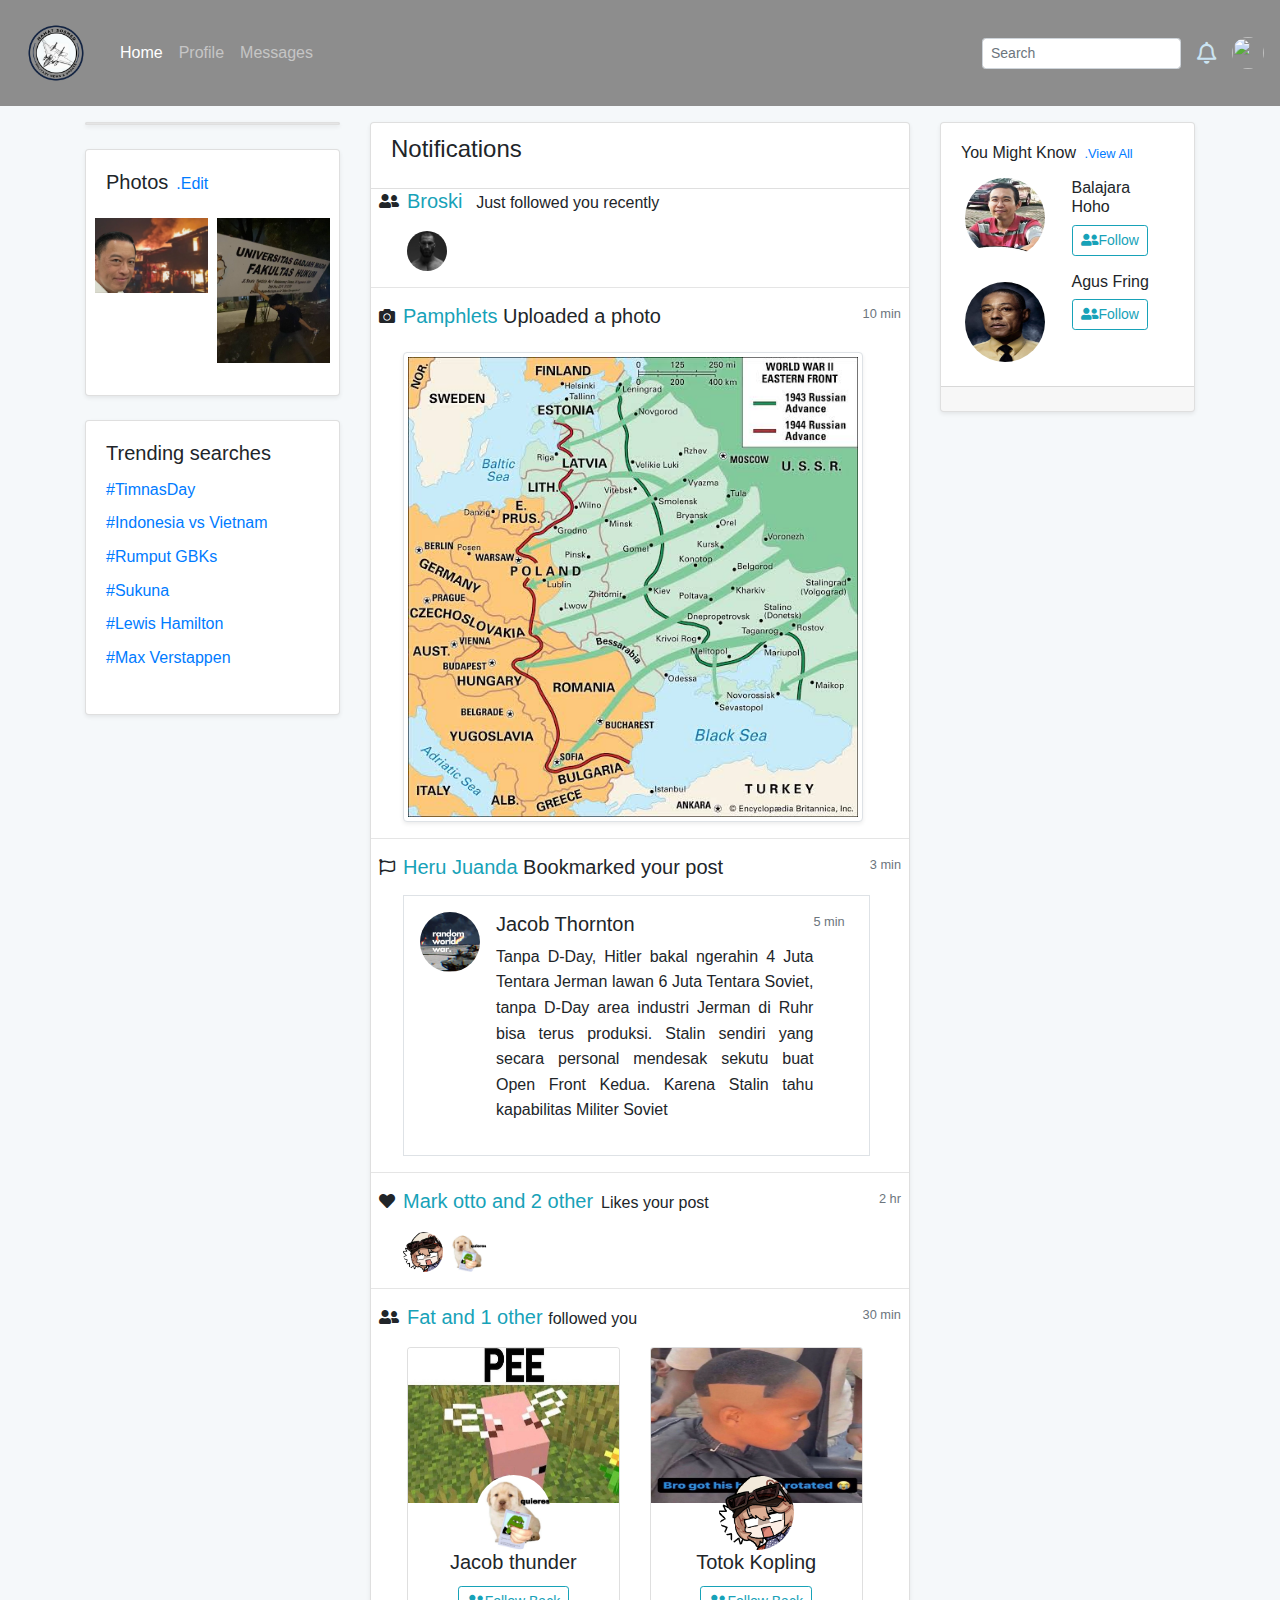
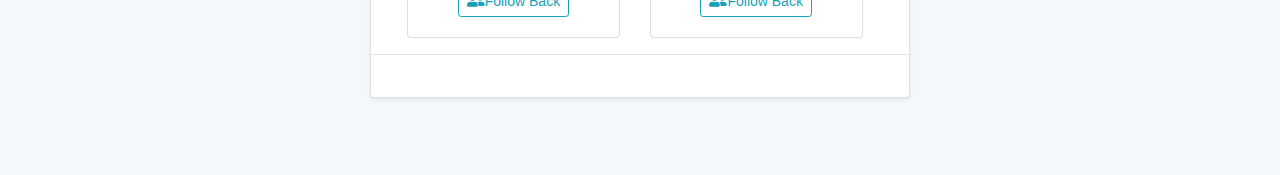
==== Homedkk/notification.html @ 12919e8b "Add files via upload" ====
<!DOCTYPE html>
<html lang="en">
<head>
<meta charset="UTF-8">
<meta name="viewport" content="width=device-width, initial-scale=1.0">
<meta http-equiv="X-UA-Compatible" content="ie=edge">
<link rel="stylesheet" href="https://cdnjs.cloudflare.com/ajax/libs/twitter-bootstrap/4.3.1/css/bootstrap.min.css">
<link rel="stylesheet" href="https://use.fontawesome.com/releases/v5.7.2/css/all.css">
<link rel="stylesheet" href="style.css">
<title>Application</title>
</head>
<body>


    <!-------------------------------NAvigation Starts------------------>

    <nav class="navbar navbar-expand-md navbar-dark" style="background-color:#8d8d8d">
            <a href="index.html" class="navbar-brand"><img src="img/Lgoo.png" alt="logo" class="img-fluid" width="80px" height="100px"></a>
    
            <button class="navbar-toggler" data-toggle="collapse" data-target="#responsive"><span class="navbar-toggler-icon"></span></button>
    
    
            <div class="collapse navbar-collapse" id="responsive">
                <ul class="navbar-nav mr-auto text-capitalize">
                    <li class="nav-item"><a href="index.html" class="nav-link active">home</a></li>
                    <li class="nav-item"><a href="profile.html" class="nav-link">profile</a></li>
                    <li class="nav-item"><a href="#modalview" data-toggle="modal" class="nav-link">messages</a></li>
                    <li class="nav-item"><a href="#" class="nav-link d-md-none">growl</a></li>
                    <li class="nav-item"><a href="#" class="nav-link d-md-none">logout</a></li>
    
                </ul>
    
                <form action="" class="form-inline ml-auto d-none d-md-block">
                    <input type="text" name="search" id="search" placeholder="Search" class="form-control form-control-sm">
                </form>
                <a href="notification.html" class="text-decoration-none" style="color:#CBE4F2;font-size:22px;"><i class="far fa-bell ml-3 d-none d-md-block"></i></a> 
                <img src="img/avatar-dhg.png" alt="" class="rounded-circle ml-3 d-none d-md-block" width="32px" height="32px">
    
    
    
    
    
            </div>
    
    
    
    
        </nav>
    

        <!---------------------------------------------Ends navigation------------------------------>







         <!---------------------------MOdal Section  satrts------------------->

    <div class="modal fade" id="modalview" >
            <div class="modal-dialog modal-dialog-scrollable modal-dialog-centered">
    
                <div class="modal-content">
    
    
                    <div class="modal-header">
                        <div class="modal-title h4">Messages</div>
    
                        <button type="button" class="close" data-dismiss="modal">&times;</button>
                    </div>
    
    
                    <div class="modal-body">
    
    
                        <ul class="list-unstyled">
    
    
                         <a href="#" class="text-decoration-none">
                            <li class="media hover-media">
                               
                                    <img src="img/architectural-design-architecture-bridge-2260784.jpg" alt="img" width="60px" height="60px" class="rounded-circle mr-3">
    
                                    <div class="media-body text-dark">
                                            <h6 class="media-header">Ivan Kurniawanto</h6>
                                            <p class="media-text">Info Bukber Bro</p>
    
                                    </div>
    
                            </li>
                        </a>
                        <hr class="my-3">
    
    
                        
                        <a href="#" class="text-decoration-none">
                                <li class="media hover-media">
                                   
                                        <img src="img/avatar-fat.jpg" alt="img" width="60px" height="60px" class="rounded-circle mr-3">
        
                                        <div class="media-body text-dark">
                                                <h6 class="media-header">Markus Ottoman </h6>
                                                <p class="media-text">Tagged You In A Video</p>
        
                                        </div>
        
                                </li>
                            </a>
    
    
                            <hr class="my-3">
    
    
                            <a href="#" class="text-decoration-none">
                                <li class="media hover-media">
                                   
                                        <img src="img/avatar-mdo.png" alt="img" width="60px" height="60px" class="rounded-circle mr-3">
        
                                        <div class="media-body text-dark">
                                                <h6 class="media-header">Garit Mokondo</h6>
                                                <p class="media-text">Sesok prei ra?</p>
        
                                        </div>
        
                                </li>
                            </a>
                    </div>
                </div>
    
    
            </div>
    
    
        </div>
    
        <!-------------------------------MOdal Ends---------------------------->




    <!------------------------------(Starts Column SEction)-------------------->


    <div class="container mt-3">
        <div class="row">




<!-----------------------------------------(Satrt Left Column)------------------------------->
            <div class="col-12 col-lg-3">


                <div class="left-column">


                    <div class="card mb-4 shadow-sm">

                       <a href="#" class="text-decoration-none text-dark hover-media"> 
                    </a>

                    <hr class="m-0">
                        <a href="#" class="text-decoration-none text-dark hover-media"> 
                </a>

                    </div>






                    <div class="card shadow-sm mb-4">

                            <div class="card-body">
                                <h5 class="card-title">Photos<small class="ml-2"><a href="#">.Edit </a></small></h5>
    
                                <div class="row">
                                    <div class="col-6 p-1">
                                        <a href="img/omtom.png" data-lightbox="id" ><img src="img/omtom.png" alt="img" class="img-fluid my-2"></a>  

    
                                    </div>
    
    
                                    <div class="col-6 p-1">
                                            <a href="img/penegak.png"data-lightbox="id"><img src="img/penegak.png" alt="img" class="img-fluid my-2"></a>

                                        </div>
    
                                </div>
    
                            </div>
    
    
    
    
    
    
    
                            </div>






                            <div class="card mb-3 shadow-sm">
                                <div class="card-body">
                                    <h5 class="card-title">Trending searches</h5>


                                    <ul class="list-unstyled">

                                        <li class="pb-2"> <a href="" >#TimnasDay</a> </li>
                                        <li class="pb-2"> <a href="" >#Indonesia vs Vietnam</a> </li>
                                        <li class="pb-2"> <a href="" >#Rumput GBKs</a> </li>
                                        <li class="pb-2"> <a href="" >#Sukuna</a> </li>
                                        <li class="pb-2"> <a href="" >#Lewis Hamilton</a> </li>
                                        <li class="pb-2"> <a href="" >#Max Verstappen</a> </li>

                                        

                                       

                                    </ul>
                                    
                                </div>
                            </div>



























                </div>

            </div>


     <!-----------------------------------------(End Left Column)------------------------------->





<!------------------------------------------------(Satrt Middle Column)---------------------------->


            <div class="col-12 col-lg-6">





                <div class="middle-column">
                    <div class="card shadow-sm">




                        <div class="card-header bg-transparent">
                            <h4 class="card-title">
                                Notifications
                            </h4> 
                </div>


                <div class="media">
                     <i class="fas fa-user-friends mx-2 mt-1"></i> 
                     <div class="media-body">
                            <p> <span class="h5 mr-2"> <a href="#" class="text-info"> Broski </a></span>Just followed you recently</p>

                           <img src="img/broski.png" alt="" width="40px" height="40px" class="rounded-circle img-fluid">   
                     </div>
                   
                
                

            </div>
            <hr>

                       <div class="media">

                            <i class="fas fa-camera mx-2 mt-1"></i>

                            <div class="media-body">
                                <p class="h5 mr-2"> <span> <a href="#" class="text-info"> Pamphlets</a></span> Uploaded a photo</p>

                                <a href="img/mep.png" data-lightbox="id"><img src="img/mep.png" alt="" class="img-fluid shadow-sm img-thumbnail mt-3">   </a>  



                            </div>

                            <small class="mr-2 text-muted">10 min</small>

                       </div>
                       <hr>
                       <div class="media">
                            <i class="far fa-flag mx-2 mt-1"></i>
                            <div class="media-body">
                                    <p class="h5 mr-2"> <span> <a href="#" class="text-info"> Heru Juanda </a></span> Bookmarked your post</p>

                                        <div class="media border p-3 mt-3">
                                                <img src="img/pepe.png" alt="" width="60px" height="60px" class="rounded-circle img-fluid mr-3">
                                                <div class="media-body">
                                                    <h5>Jacob Thornton</h5>
                                                    <p  class="text-justify">Tanpa D-Day, Hitler bakal ngerahin 4 Juta Tentara Jerman lawan 6 Juta Tentara Soviet, tanpa D-Day area industri Jerman di Ruhr bisa terus produksi.

                                                        Stalin sendiri yang secara personal mendesak sekutu buat Open Front Kedua. Karena Stalin tahu kapabilitas Militer Soviet</p>

                                                </div>
                                                <small class="mr-2 text-muted">5 min</small>


                                        </div>

                            </div>
                            <small class="mr-2 text-muted">3 min</small>

                       </div>
                       <hr>
                       <div class="media">
                            <i class="fas fa-heart mx-2 mt-1"></i>
                            <div class="media-body">
                                    <p> <span class="h5 mr-2"> <a href="#" class="text-info"> Mark otto and 2 other</a></span>Likes your post</p>
                                    <img src="img/pepe3.png" alt="" width="40px" height="40px" class="rounded-circle img-fluid">
                                   <img src="img/pepe4.png" alt="" width="40px" height="40px" class="rounded-circle img-fluid">   
                             </div>

                             <small class="text-muted mr-2"> 2 hr</small>

                            </div>
                            <hr>

                            <div class="media">
                                    <i class="fas fa-user-friends mx-2 mt-1"></i>

                                    <div class="media-body">
                                        <p><span class="h5"> <a href="#" class="text-info"> Fat and 1 other </a></span>followed you</p>

                                        <div class="row">
                                            <div class="col-12 col-lg-6 mb-3 mb-lg-0">

                                                    <div class="card">
                                                            <img src="img/beck2.png" alt="" class="card-img-top" width="200px" height="155px">
                                                            <div class="card-body text-center">
                                                                 <img src="img/pepe4.png" alt="" width="75px" height="75px" class="rounded-circle img-fluid mt-n5">
                                                                 
                                                                 <h5 class="card-title">Jacob thunder</h5>
                                                                 <a href="#" class="card-link btn btn-sm btn-outline-info"> <i class="fas fa-user-friends"></i>Follow Back</a>
                                                         
             
                                                            </div>
             
                                                            
                                                        </div>

                                            </div>


                                           
                                            <div class="col-12 col-lg-6">

                                                
                     <div class="card">
                              <img src="img/beck3.png" alt="" class="card-img-top" width="200px" height="155px">
                                      <div class="card-body text-center">
                                        <img src="img/pepe3.png" alt="" width="75px" height="75px" class="rounded-circle img-fluid mt-n5">
                                                                 
                               <h5 class="card-title">Totok Kopling</h5>
                                              <a href="#" class="card-link btn btn-sm btn-outline-info"> <i class="fas fa-user-friends"></i>Follow Back</a>
                                                         
            
                                        </div>
             
                                        </div>
            

                                            </div>






                                        </div>
                                          



                                          
                                    </div>
                                  
                                       
                                   
                                   <small class="mr-2 text-muted">30 min</small>
                               
               
                           </div>

                           <hr>

              


               <br>




                        

                       </div>
            
                






                </div>



                <br> <br> <br>
            </div>
           




   

        
<!------------------------------------------------(End Middle Column)---------------------------->


<!------------------------------------------------(Start right Column)---------------------------->
                <div class="col-12 col-lg-3">


                    <div class="right-column">


                            <div class="card shadow-sm mb-4">

                                    <div class="card-body">
                        
                                            <h6 class="card-title ">You Might Know <a href="#" class="ml-1"><small>.View All</small> </a> </h6>
                                            <div class="row no-gutters d-none d-lg-flex">
                                                <div class="col-6 p-1">
                                                        <img src="img/bala.png" alt="img" width="80px" height="80px" class="rounded-circle mb-4">
                                                        <img src="img/gus.png" alt="img" width="80px" height="80px" class="rounded-circle">
                        
                        
                        
                                                </div>
                                                <div class="col-6 p-1 text-left">
                                                    <h6>Balajara Hoho</h6>
                                                    <a href="#" class="btn btn-outline-info btn-sm mb-3"><i class="fas fa-user-friends"></i>Follow </a>
                        
                                                    <h6>Agus Fring</h6>
                                                    <a href="#" class="btn btn-outline-info  btn-sm"><i class="fas fa-user-friends"></i>Follow </a>
                        
                                                </div>
                        
                                            </div>
                        
                                    </div>
                        
                                    <div class="card-footer">
                        
                                      
                                    </div>
                                    
                        
                        
                                </div>
                        

                                        
                                        
                                        
                                        
                                        
                                        
                                        
                                        
                                        
                                        
                                        
                                        
                                        </p>
                                    </div>
                        
                                </div>
                        













                    </div>

                </div>


            </div>



        






























































    </div>

   




    










    











    






<script src="https://cdnjs.cloudflare.com/ajax/libs/jquery/3.3.1/jquery.slim.min.js"></script>
<script src="https://cdnjs.cloudflare.com/ajax/libs/popper.js/1.14.7/umd/popper.min.js"></script>
<script src="https://cdnjs.cloudflare.com/ajax/libs/twitter-bootstrap/4.3.1/js/bootstrap.min.js"></script>
</body>
</html>
---- Homedkk/style.css ----
* {
    box-sizing: border-box;
  }

  body{
      background-color: #F5F8FA;
      font-family: "Open Sans", "Helvetica Neue", Helvetica, Arial, sans-serif;
      margin: 0;
      font-weight: 300;
      line-height: 1.6;
      color: #212529;
      text-align: left;
  }
  
.banner{
    background-image: url(img/beck.png);
    background-repeat: no-repeat;
    background-size: cover;
    background-position: center;
    height: 500px;

}

.banner-title{
    transform: translateY(150px)
}
.banner-end{
    transform: translateY(280px)
}

.thumnail{
    width: 257px;
    height: 257px;
}

.hover-media:hover{
    background-color: #F5F8FA;
}
/*--------------------------Grid template starts design for image gallery-----------------*/


.grid-template{
    display: grid;
    grid-template-columns: repeat(5,1fr);
    grid-auto-rows: minmax(250px,auto);
    grid-gap: 10px;
}

.item-1{
    grid-column: 1 / 3;
    grid-row: 1 / 2;

}
.item-7{
    grid-column: 2 / 4;
    grid-row: 2 / 3;
    

}

.item-9{
    grid-row: 3 / 5;
    

}


.item-10{
    grid-row: 3 / 5;
    

}

.item-11{
  grid-column: 3/5;
  grid-row: 3 / 5;
    
}
.item-12{
    grid-row: 3 / 5;
    

}

/*----------------------------------(This code Important for Modal sizing on large device)-----------------------------------*/
.modal-dialog {
    position: relative;
    width: auto;
    max-width: 600px;
    margin: 0 auto;
  }

/*----------------------------------------------------------------------------------------------------------------------------*/
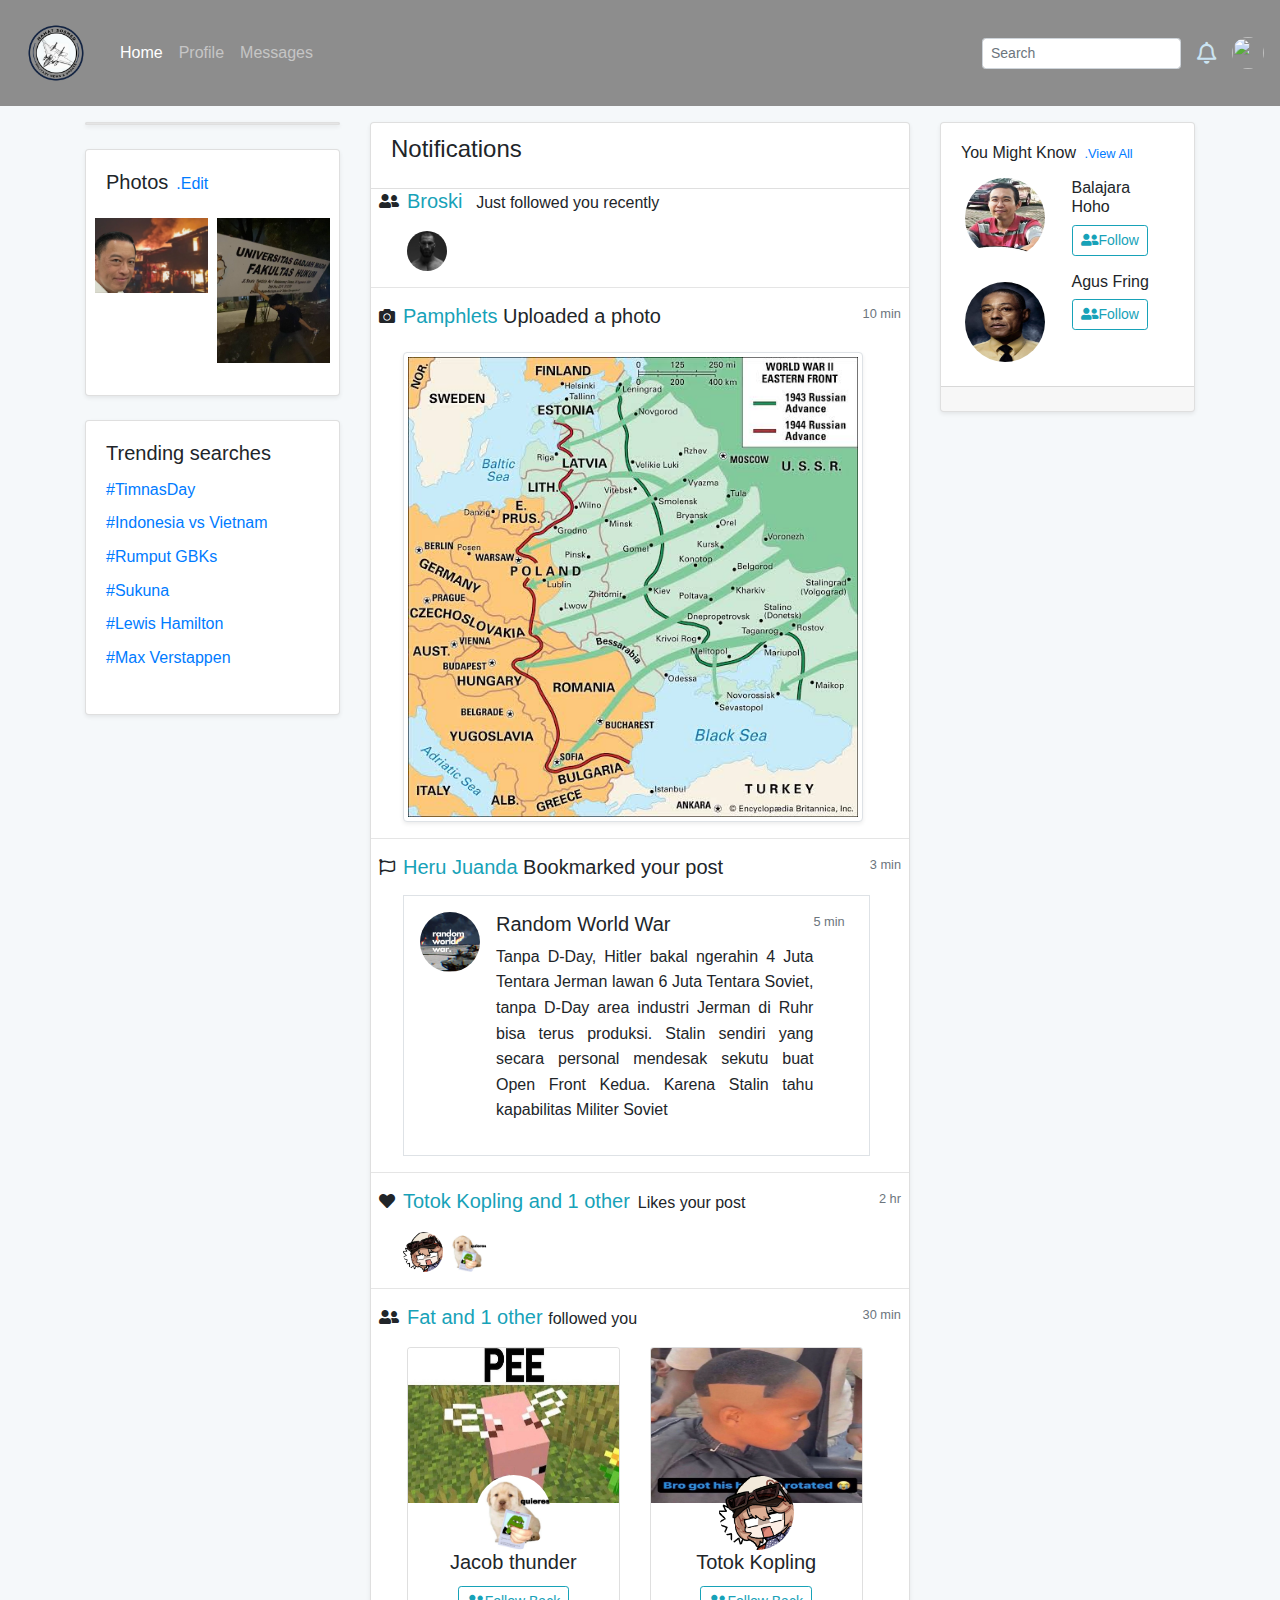
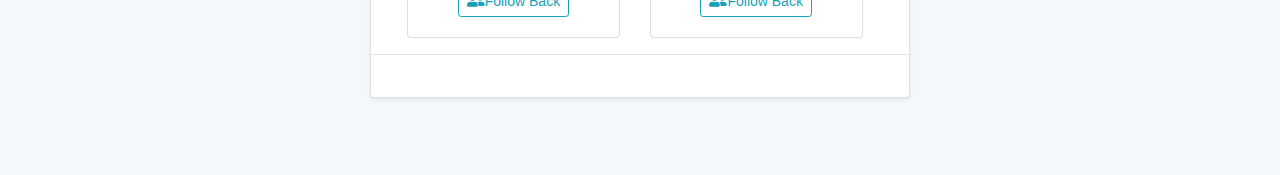
==== commit b78a230c: "Add files via upload" ====
--- a/Homedkk/notification.html
+++ b/Homedkk/notification.html
@@ -327,7 +327,7 @@
                                         <div class="media border p-3 mt-3">
                                                 <img src="img/pepe.png" alt="" width="60px" height="60px" class="rounded-circle img-fluid mr-3">
                                                 <div class="media-body">
-                                                    <h5>Jacob Thornton</h5>
+                                                    <h5>Random World War</h5>
                                                     <p  class="text-justify">Tanpa D-Day, Hitler bakal ngerahin 4 Juta Tentara Jerman lawan 6 Juta Tentara Soviet, tanpa D-Day area industri Jerman di Ruhr bisa terus produksi.
 
                                                         Stalin sendiri yang secara personal mendesak sekutu buat Open Front Kedua. Karena Stalin tahu kapabilitas Militer Soviet</p>
@@ -346,7 +346,7 @@
                        <div class="media">
                             <i class="fas fa-heart mx-2 mt-1"></i>
                             <div class="media-body">
-                                    <p> <span class="h5 mr-2"> <a href="#" class="text-info"> Mark otto and 2 other</a></span>Likes your post</p>
+                                    <p> <span class="h5 mr-2"> <a href="#" class="text-info"> Totok Kopling and 1 other</a></span>Likes your post</p>
                                     <img src="img/pepe3.png" alt="" width="40px" height="40px" class="rounded-circle img-fluid">
                                    <img src="img/pepe4.png" alt="" width="40px" height="40px" class="rounded-circle img-fluid">   
                              </div>
